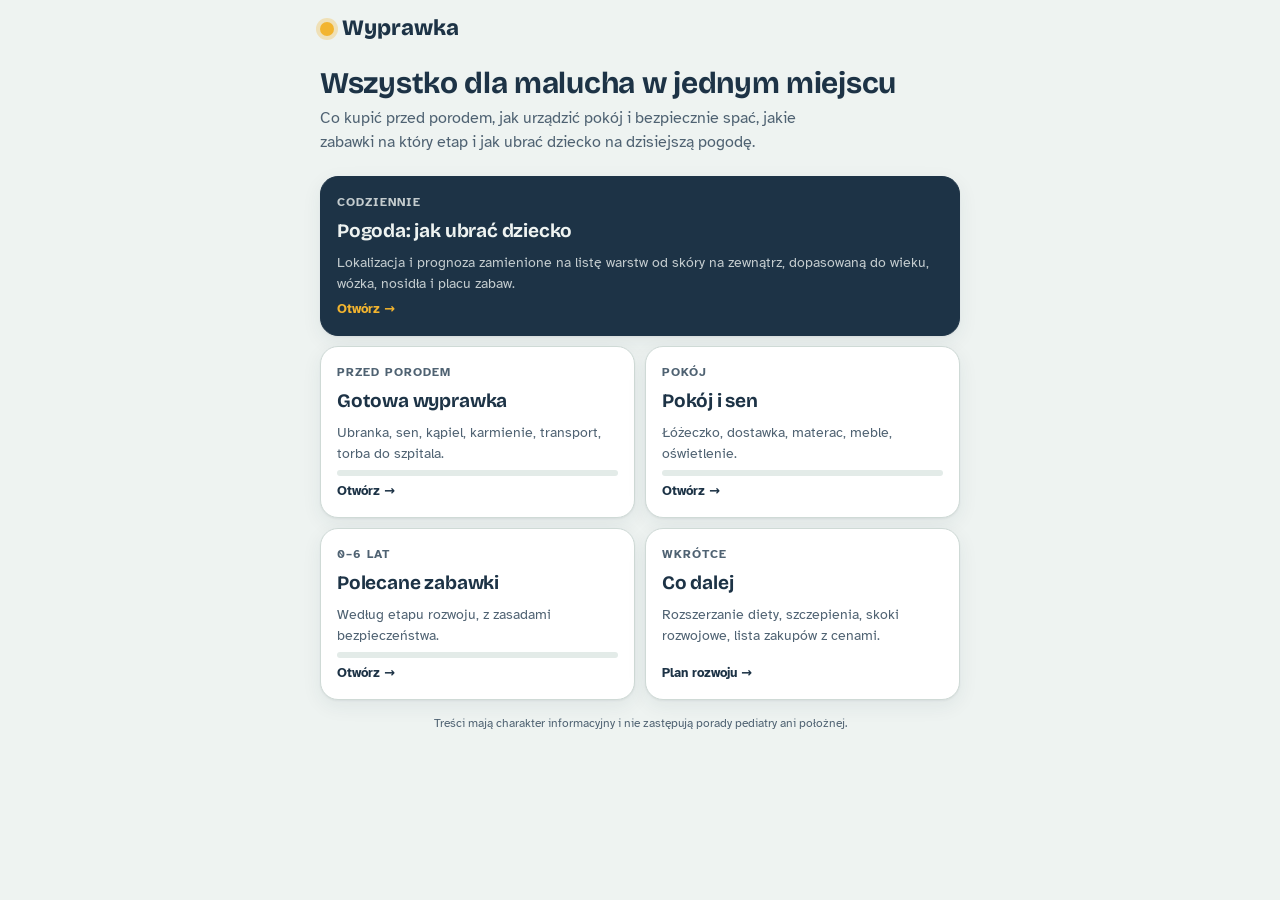
==== index.html @ 4bfb7885 "Initial import of Wyprawka from ZIP Co-Authored-By: Claude Opus 5.5 <noreply@anthropic.com> Claude-S" ====
<!doctype html>
<html lang="pl">
<head>
<meta charset="utf-8">
<meta name="viewport" content="width=device-width,initial-scale=1,viewport-fit=cover">
<meta name="theme-color" content="#1D3346">
<title>Wyprawka</title>
<link rel="manifest" href="manifest.webmanifest">
<link rel="preconnect" href="https://fonts.googleapis.com">
<link rel="preconnect" href="https://fonts.gstatic.com" crossorigin>
<link rel="stylesheet" href="https://fonts.googleapis.com/css2?family=Bricolage+Grotesque:opsz,wght@12..96,500;12..96,800&family=Atkinson+Hyperlegible:wght@400;700&display=swap">
<link rel="stylesheet" href="assets/style.css">
<style>
.hero{display:flex;flex-direction:column;gap:6px;padding-block:8px}
.hero p{margin:0;max-width:52ch}
.mods{display:grid;grid-template-columns:1fr 1fr;gap:10px}
.mod{display:flex;flex-direction:column;gap:6px;text-decoration:none;min-height:150px}
.mod h2{font-size:19px}
.mod p{margin:0;font-size:14px;color:var(--ink-2)}
.mod .go{margin-top:auto;font-size:13px;font-weight:700}
.mod.feature{grid-column:1/-1;background:var(--ink);color:var(--bg);border-color:var(--ink)}
.mod.feature p{color:color-mix(in srgb,var(--bg) 80%,transparent)}
.mod.feature .go{color:var(--accent)}
.bar{height:6px;border-radius:9px;background:var(--surface-2);overflow:hidden}
.bar span{display:block;height:100%;background:var(--ok)}
.kid{display:flex;justify-content:space-between;align-items:center;gap:10px}
@media (max-width:380px){.mods{grid-template-columns:1fr}}
</style>
</head>
<body>
<div class="wrap">
  <div class="top"><a class="brand" href="./"><i></i>Wyprawka</a></div>

  <div class="hero">
    <h1>Wszystko dla malucha w jednym miejscu</h1>
    <p class="muted">Co kupić przed porodem, jak urządzić pokój i bezpiecznie spać, jakie zabawki na który etap i jak ubrać dziecko na dzisiejszą pogodę.</p>
  </div>

  <div class="card kid" id="kid" hidden></div>

  <nav class="mods" aria-label="Moduły">
    <a class="card mod feature" href="pogoda/">
      <div class="label" style="color:inherit;opacity:.8">Codziennie</div>
      <h2>Pogoda: jak ubrać dziecko</h2>
      <p>Lokalizacja i prognoza zamienione na listę warstw od skóry na zewnątrz, dopasowaną do wieku, wózka, nosidła i placu zabaw.</p>
      <span class="go">Otwórz →</span>
    </a>
    <a class="card mod" href="lista.html#wyprawka">
      <div class="label">Przed porodem</div>
      <h2>Gotowa wyprawka</h2>
      <p>Ubranka, sen, kąpiel, karmienie, transport, torba do szpitala.</p>
      <div class="bar"><span data-p="wyprawka" style="width:0"></span></div>
      <span class="go" data-t="wyprawka">Otwórz →</span>
    </a>
    <a class="card mod" href="lista.html#sen">
      <div class="label">Pokój</div>
      <h2>Pokój i sen</h2>
      <p>Łóżeczko, dostawka, materac, meble, oświetlenie.</p>
      <div class="bar"><span data-p="sen" style="width:0"></span></div>
      <span class="go" data-t="sen">Otwórz →</span>
    </a>
    <a class="card mod" href="lista.html#zabawki">
      <div class="label">0–6 lat</div>
      <h2>Polecane zabawki</h2>
      <p>Według etapu rozwoju, z zasadami bezpieczeństwa.</p>
      <div class="bar"><span data-p="zabawki" style="width:0"></span></div>
      <span class="go" data-t="zabawki">Otwórz →</span>
    </a>
    <a class="card mod" href="https://github.com/SeBQ27/wyprawka/blob/main/ROADMAP.md">
      <div class="label">Wkrótce</div>
      <h2>Co dalej</h2>
      <p>Rozszerzanie diety, szczepienia, skoki rozwojowe, lista zakupów z cenami.</p>
      <span class="go">Plan rozwoju →</span>
    </a>
  </nav>

  <footer>Treści mają charakter informacyjny i nie zastępują porady pediatry ani położnej.</footer>
</div>
<script src="assets/store.js"></script>
<script>
(async()=>{
  const k=Store.kid();
  if(k){const el=document.getElementById("kid");el.hidden=false;
    el.innerHTML=`<div><div class="label">Twoje dziecko</div><b></b> <span class="muted small"></span></div><a class="back" href="pogoda/">Zmień</a>`;
    el.querySelector("b").textContent=k.name;el.querySelector("span").textContent=Store.ageText(Store.ageMonths(k));}
  for(const id of ["wyprawka","sen","zabawki"]){
    try{const d=await (await fetch(`data/${id}.json`)).json();
      const all=d.sections.flatMap(s=>s.items).filter(i=>i.kind!=="rule").length;
      const done=Object.values(Store.checks(id)).filter(Boolean).length;
      document.querySelector(`[data-p="${id}"]`).style.width=Math.min(100,done/all*100)+"%";
      if(done)document.querySelector(`[data-t="${id}"]`).textContent=`${done} z ${all} odhaczone →`;
    }catch(e){}
  }
})();
if("serviceWorker" in navigator)navigator.serviceWorker.register("sw.js").catch(()=>{});
</script>
</body>
</html>
---- assets/style.css ----
/* Wyprawka — wspólne tokeny i komponenty (spójne z modułem Pogoda / Cieplutko) */
:root{
  --bg:#EEF3F1; --surface:#FFFFFF; --surface-2:#E3EBE8; --ink:#1D3346; --ink-2:#4F6272; --line:#CFDAD6;
  --accent:#F2B42F; --accent-ink:#2A1F00; --cold:#3874A8; --ok:#2F8A5B; --warn:#B7791F; --bad:#B8402F;
  --shadow:0 1px 2px rgba(29,51,70,.06),0 6px 20px rgba(29,51,70,.07);
  --display:"Bricolage Grotesque",ui-rounded,"Segoe UI",system-ui,sans-serif;
  --body:"Atkinson Hyperlegible",system-ui,-apple-system,"Segoe UI",Roboto,sans-serif;
  color-scheme:light;
}
@media (prefers-color-scheme:dark){:root{
  color-scheme:dark;--bg:#0F171D;--surface:#172229;--surface-2:#1F2D36;--ink:#E6EEF1;--ink-2:#9AAFBB;--line:#2A3A44;
  --cold:#6FA8DB;--ok:#5BC38A;--warn:#E3A948;--bad:#EC7A68;--shadow:none}}
*{box-sizing:border-box}
html,body{background:var(--bg);margin:0}
body{color:var(--ink);font:16px/1.5 var(--body);padding-inline:16px;padding-block:calc(env(safe-area-inset-top,0px) + 12px) calc(env(safe-area-inset-bottom,0px) + 40px)}
[hidden]{display:none!important}
.wrap{max-width:640px;margin:0 auto;display:flex;flex-direction:column;gap:14px}
h1,h2,h3{font-family:var(--display);margin:0;text-wrap:balance;letter-spacing:-.01em}
h1{font-size:30px;line-height:1.1}
h2{font-size:20px}
a{color:inherit}
.top{display:flex;align-items:center;justify-content:space-between;gap:10px}
.brand{font-family:var(--display);font-weight:800;font-size:22px;display:flex;align-items:center;gap:8px;text-decoration:none}
.brand i{width:14px;height:14px;border-radius:50%;background:var(--accent);display:inline-block;box-shadow:0 0 0 4px color-mix(in srgb,var(--accent) 30%,transparent)}
.label{font-size:12px;text-transform:uppercase;letter-spacing:.08em;color:var(--ink-2);font-weight:700}
.muted{color:var(--ink-2)} .small{font-size:14px}
.card{background:var(--surface);border:1px solid var(--line);border-radius:18px;padding:16px;box-shadow:var(--shadow)}
button{font:inherit;cursor:pointer;border-radius:12px;border:1px solid var(--line);background:var(--surface);color:var(--ink);padding:10px 14px;font-weight:700}
button:focus-visible,a:focus-visible,input:focus-visible{outline:3px solid var(--cold);outline-offset:2px}
.chips{display:flex;flex-wrap:wrap;gap:8px}
.chip{padding:8px 12px;border-radius:999px;font-weight:700;font-size:14px}
.chip[aria-pressed="true"]{background:var(--ink);color:var(--bg);border-color:var(--ink)}
.back{font-size:14px;font-weight:700;text-decoration:none;color:var(--ink-2)}
footer{font-size:12px;color:var(--ink-2);text-align:center}
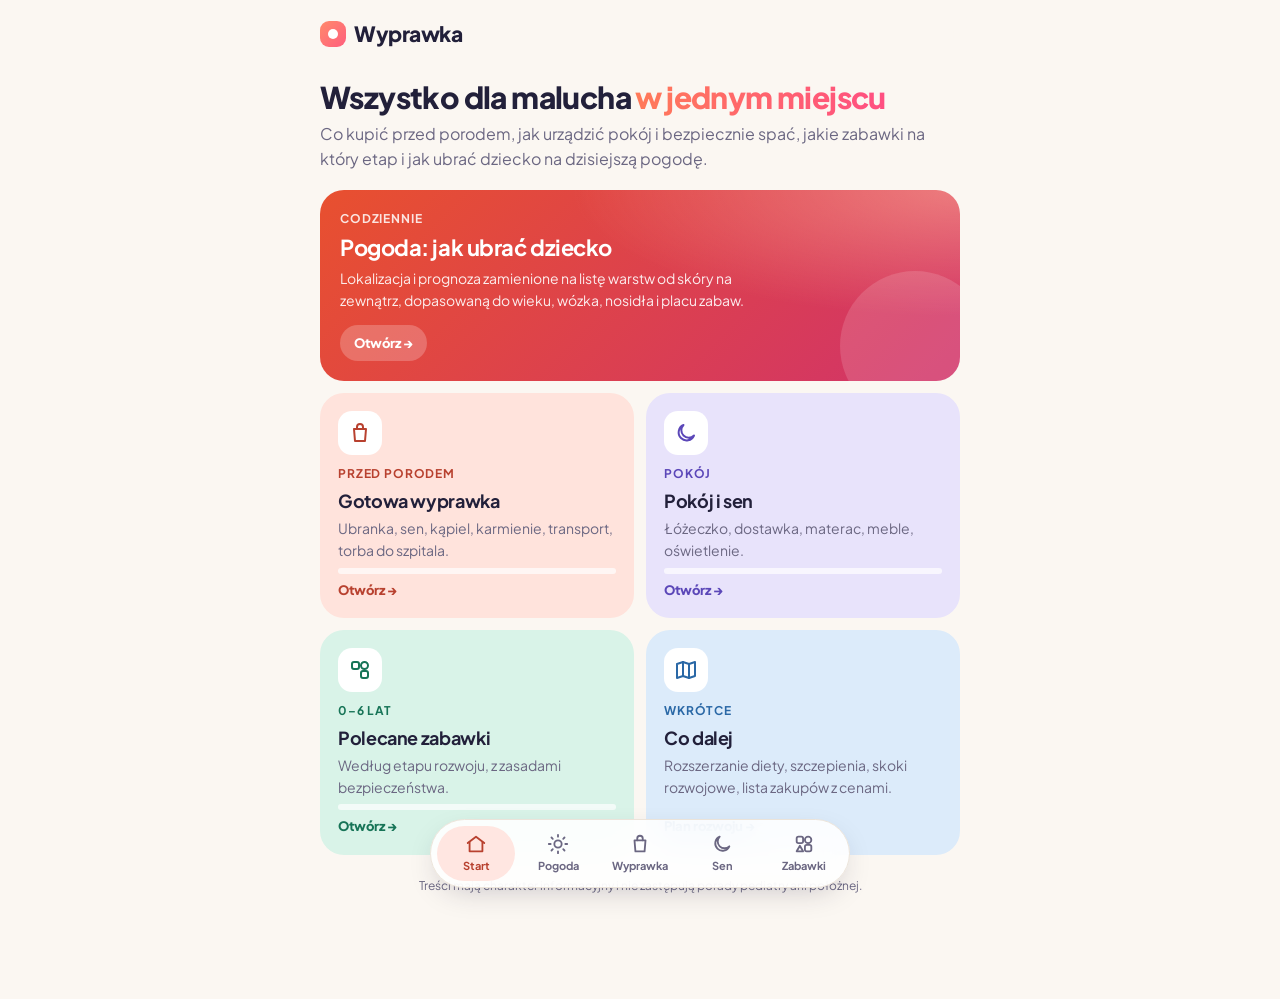
==== commit 23e079de: "Nowa szata graficzna w stylu SG super-app Kremowe tło, pastelowe kafle bento kodowane kolorem modułu" ====
--- a/index.html
+++ b/index.html
@@ -3,27 +3,41 @@
 <head>
 <meta charset="utf-8">
 <meta name="viewport" content="width=device-width,initial-scale=1,viewport-fit=cover">
-<meta name="theme-color" content="#1D3346">
+<meta name="theme-color" content="#FBF7F2">
 <title>Wyprawka</title>
 <link rel="manifest" href="manifest.webmanifest">
 <link rel="preconnect" href="https://fonts.googleapis.com">
 <link rel="preconnect" href="https://fonts.gstatic.com" crossorigin>
-<link rel="stylesheet" href="https://fonts.googleapis.com/css2?family=Bricolage+Grotesque:opsz,wght@12..96,500;12..96,800&family=Atkinson+Hyperlegible:wght@400;700&display=swap">
+<link rel="stylesheet" href="https://fonts.googleapis.com/css2?family=Plus+Jakarta+Sans:wght@400;500;700;800&display=swap">
 <link rel="stylesheet" href="assets/style.css">
 <style>
-.hero{display:flex;flex-direction:column;gap:6px;padding-block:8px}
+.hero{display:flex;flex-direction:column;gap:8px;padding-block:6px 4px}
 .hero p{margin:0;max-width:52ch}
-.mods{display:grid;grid-template-columns:1fr 1fr;gap:10px}
-.mod{display:flex;flex-direction:column;gap:6px;text-decoration:none;min-height:150px}
-.mod h2{font-size:19px}
+.hero h1 em{font-style:normal;background:linear-gradient(90deg,#FF7A59,#FF4F82);-webkit-background-clip:text;background-clip:text;color:transparent}
+.mods{display:grid;grid-template-columns:1fr 1fr;gap:12px}
+.mod{position:relative;display:flex;flex-direction:column;gap:6px;text-decoration:none;min-height:168px;border:none;box-shadow:none;
+  background:var(--tile);color:var(--tile-ink);overflow:hidden;transition:transform .15s}
+.mod:active{transform:scale(.98)}
+.mod h2{font-size:18px;color:var(--ink)}
 .mod p{margin:0;font-size:14px;color:var(--ink-2)}
-.mod .go{margin-top:auto;font-size:13px;font-weight:700}
-.mod.feature{grid-column:1/-1;background:var(--ink);color:var(--bg);border-color:var(--ink)}
-.mod.feature p{color:color-mix(in srgb,var(--bg) 80%,transparent)}
-.mod.feature .go{color:var(--accent)}
-.bar{height:6px;border-radius:9px;background:var(--surface-2);overflow:hidden}
-.bar span{display:block;height:100%;background:var(--ok)}
-.kid{display:flex;justify-content:space-between;align-items:center;gap:10px}
+.mod .label{color:var(--tile-ink)}
+.mod .ico{width:44px;height:44px;border-radius:14px;display:grid;place-items:center;background:var(--surface);margin-bottom:4px}
+.mod .ico svg{width:24px;height:24px;fill:none;stroke:var(--tile-ink);stroke-width:2;stroke-linecap:round;stroke-linejoin:round}
+.mod .go{margin-top:auto;font-size:13px;font-weight:800;color:var(--tile-ink)}
+.coral{--tile:var(--t-coral);--tile-ink:var(--t-coral-ink)} .mint{--tile:var(--t-mint);--tile-ink:var(--t-mint-ink)}
+.lilac{--tile:var(--t-lilac);--tile-ink:var(--t-lilac-ink)} .sky{--tile:var(--t-sky);--tile-ink:var(--t-sky-ink)} .sun{--tile:var(--t-sun);--tile-ink:var(--t-sun-ink)}
+.mod.feature{grid-column:1/-1;min-height:0;padding:20px;
+  background:radial-gradient(110% 120% at 100% 0%,rgba(255,177,153,.55) 0%,transparent 55%),linear-gradient(135deg,#E8502F,#D1336A);color:#fff}
+.mod.feature h2{font-size:22px;color:#fff}
+.mod.feature p{color:rgba(255,255,255,.9);max-width:42ch}
+.mod.feature .label{color:rgba(255,255,255,.85)}
+.mod.feature .go{color:#fff;align-self:flex-start;margin-top:8px;background:rgba(255,255,255,.22);padding:8px 14px;border-radius:999px}
+.mod.feature::after{content:"";position:absolute;right:-30px;bottom:-40px;width:150px;height:150px;border-radius:50%;background:rgba(255,255,255,.14)}
+.bar{height:6px;border-radius:9px;background:color-mix(in srgb,var(--surface) 70%,transparent);overflow:hidden}
+.bar span{display:block;height:100%;background:var(--tile-ink);border-radius:9px}
+.kid{display:flex;justify-content:space-between;align-items:center;gap:12px}
+.kid .av{flex:0 0 44px;height:44px;border-radius:50%;display:grid;place-items:center;font-weight:800;font-size:18px;background:var(--t-sun);color:var(--t-sun-ink)}
+.kid>div{flex:1}
 @media (max-width:380px){.mods{grid-template-columns:1fr}}
 </style>
 </head>
@@ -32,7 +46,7 @@
   <div class="top"><a class="brand" href="./"><i></i>Wyprawka</a></div>
 
   <div class="hero">
-    <h1>Wszystko dla malucha w jednym miejscu</h1>
+    <h1>Wszystko dla malucha <em>w jednym miejscu</em></h1>
     <p class="muted">Co kupić przed porodem, jak urządzić pokój i bezpiecznie spać, jakie zabawki na który etap i jak ubrać dziecko na dzisiejszą pogodę.</p>
   </div>
 
@@ -40,33 +54,37 @@
 
   <nav class="mods" aria-label="Moduły">
     <a class="card mod feature" href="pogoda/">
-      <div class="label" style="color:inherit;opacity:.8">Codziennie</div>
+      <div class="label">Codziennie</div>
       <h2>Pogoda: jak ubrać dziecko</h2>
       <p>Lokalizacja i prognoza zamienione na listę warstw od skóry na zewnątrz, dopasowaną do wieku, wózka, nosidła i placu zabaw.</p>
       <span class="go">Otwórz →</span>
     </a>
-    <a class="card mod" href="lista.html#wyprawka">
+    <a class="card mod coral" href="lista.html#wyprawka">
+      <span class="ico" aria-hidden="true"><svg viewBox="0 0 24 24"><path d="M6 8h12l-1 12H7L6 8z"/><path d="M9 8V6a3 3 0 0 1 6 0v2"/></svg></span>
       <div class="label">Przed porodem</div>
       <h2>Gotowa wyprawka</h2>
       <p>Ubranka, sen, kąpiel, karmienie, transport, torba do szpitala.</p>
       <div class="bar"><span data-p="wyprawka" style="width:0"></span></div>
       <span class="go" data-t="wyprawka">Otwórz →</span>
     </a>
-    <a class="card mod" href="lista.html#sen">
+    <a class="card mod lilac" href="lista.html#sen">
+      <span class="ico" aria-hidden="true"><svg viewBox="0 0 24 24"><path d="M20 14.5A8 8 0 1 1 9.5 4a6.5 6.5 0 0 0 10.5 10.5z"/></svg></span>
       <div class="label">Pokój</div>
       <h2>Pokój i sen</h2>
       <p>Łóżeczko, dostawka, materac, meble, oświetlenie.</p>
       <div class="bar"><span data-p="sen" style="width:0"></span></div>
       <span class="go" data-t="sen">Otwórz →</span>
     </a>
-    <a class="card mod" href="lista.html#zabawki">
+    <a class="card mod mint" href="lista.html#zabawki">
+      <span class="ico" aria-hidden="true"><svg viewBox="0 0 24 24"><rect x="4" y="4" width="7" height="7" rx="2"/><rect x="13" y="13" width="7" height="7" rx="2"/><circle cx="16.5" cy="7.5" r="3.5"/></svg></span>
       <div class="label">0–6 lat</div>
       <h2>Polecane zabawki</h2>
       <p>Według etapu rozwoju, z zasadami bezpieczeństwa.</p>
       <div class="bar"><span data-p="zabawki" style="width:0"></span></div>
       <span class="go" data-t="zabawki">Otwórz →</span>
     </a>
-    <a class="card mod" href="https://github.com/SeBQ27/wyprawka/blob/main/ROADMAP.md">
+    <a class="card mod sky" href="https://github.com/SeBQ27/wyprawka/blob/main/ROADMAP.md">
+      <span class="ico" aria-hidden="true"><svg viewBox="0 0 24 24"><path d="M9 4L3 6v14l6-2 6 2 6-2V4l-6 2-6-2z"/><path d="M9 4v14M15 6v14"/></svg></span>
       <div class="label">Wkrótce</div>
       <h2>Co dalej</h2>
       <p>Rozszerzanie diety, szczepienia, skoki rozwojowe, lista zakupów z cenami.</p>
@@ -77,12 +95,13 @@
   <footer>Treści mają charakter informacyjny i nie zastępują porady pediatry ani położnej.</footer>
 </div>
 <script src="assets/store.js"></script>
+<script src="assets/nav.js" data-base="./"></script>
 <script>
 (async()=>{
   const k=Store.kid();
   if(k){const el=document.getElementById("kid");el.hidden=false;
-    el.innerHTML=`<div><div class="label">Twoje dziecko</div><b></b> <span class="muted small"></span></div><a class="back" href="pogoda/">Zmień</a>`;
-    el.querySelector("b").textContent=k.name;el.querySelector("span").textContent=Store.ageText(Store.ageMonths(k));}
+    el.innerHTML=`<span class="av" aria-hidden="true"></span><div><div class="label">Twoje dziecko</div><b></b> <span class="muted small"></span></div><a class="back" href="pogoda/">Zmień</a>`;
+    el.querySelector(".av").textContent=(k.name||"?").trim().charAt(0).toUpperCase();el.querySelector("b").textContent=k.name;el.querySelector("span").textContent=Store.ageText(Store.ageMonths(k));}
   for(const id of ["wyprawka","sen","zabawki"]){
     try{const d=await (await fetch(`data/${id}.json`)).json();
       const all=d.sections.flatMap(s=>s.items).filter(i=>i.kind!=="rule").length;
--- a/assets/style.css
+++ b/assets/style.css
@@ -1,34 +1,67 @@
-/* Wyprawka — wspólne tokeny i komponenty (spójne z modułem Pogoda / Cieplutko) */
+/* Wyprawka — wspólne tokeny i komponenty.
+   Kierunek: „SG super-app” (LifeSG / theAsianparent / Grab): ciepły krem, pastelowe kafle bento
+   kodowane kolorem modułu, duże promienie, pigułki, szklany nagłówek i dolna nawigacja. */
 :root{
-  --bg:#EEF3F1; --surface:#FFFFFF; --surface-2:#E3EBE8; --ink:#1D3346; --ink-2:#4F6272; --line:#CFDAD6;
-  --accent:#F2B42F; --accent-ink:#2A1F00; --cold:#3874A8; --ok:#2F8A5B; --warn:#B7791F; --bad:#B8402F;
-  --shadow:0 1px 2px rgba(29,51,70,.06),0 6px 20px rgba(29,51,70,.07);
-  --display:"Bricolage Grotesque",ui-rounded,"Segoe UI",system-ui,sans-serif;
-  --body:"Atkinson Hyperlegible",system-ui,-apple-system,"Segoe UI",Roboto,sans-serif;
+  --bg:#FBF7F2; --surface:#FFFFFF; --surface-2:#F3EDE6; --ink:#22203A; --ink-2:#6B6782; --line:#ECE4DA;
+  --accent:#FF6B57; --accent-ink:#FFFFFF; --accent-soft:#FFE6E1;
+  --cold:#3B82C4; --ok:#1F9D74; --warn:#C2780E; --bad:#D6453A;
+  /* kolory modułów (tło kafla / akcent) */
+  --t-coral:#FFE3DC; --t-coral-ink:#B8412F;
+  --t-mint:#D9F3E8;  --t-mint-ink:#177457;
+  --t-lilac:#E8E3FB; --t-lilac-ink:#5B47B8;
+  --t-sky:#DCEBFA;   --t-sky-ink:#2A68A6;
+  --t-sun:#FFF1C9;   --t-sun-ink:#8A5B00;
+  --shadow:0 1px 2px rgba(34,32,58,.04),0 8px 24px -8px rgba(34,32,58,.10);
+  --r-lg:24px; --r-md:16px;
+  --display:"Plus Jakarta Sans",system-ui,-apple-system,"Segoe UI",Roboto,sans-serif;
+  --body:"Plus Jakarta Sans",system-ui,-apple-system,"Segoe UI",Roboto,sans-serif;
   color-scheme:light;
 }
 @media (prefers-color-scheme:dark){:root{
-  color-scheme:dark;--bg:#0F171D;--surface:#172229;--surface-2:#1F2D36;--ink:#E6EEF1;--ink-2:#9AAFBB;--line:#2A3A44;
-  --cold:#6FA8DB;--ok:#5BC38A;--warn:#E3A948;--bad:#EC7A68;--shadow:none}}
+  color-scheme:dark;--bg:#14131F;--surface:#1D1C2B;--surface-2:#272538;--ink:#F2EFFA;--ink-2:#A7A3BE;--line:#302E44;
+  --accent:#FF8A78;--accent-ink:#1A0F0C;--accent-soft:#3A2226;
+  --cold:#7DB4EA;--ok:#4FD1A5;--warn:#F0B454;--bad:#FF7E72;
+  --t-coral:#3A2428; --t-coral-ink:#FFB3A6;
+  --t-mint:#1B3530;  --t-mint-ink:#7FE0BD;
+  --t-lilac:#2B2745; --t-lilac-ink:#C4B8FF;
+  --t-sky:#1E2E42;   --t-sky-ink:#9CC8F2;
+  --t-sun:#3A3120;   --t-sun-ink:#FFD57A;
+  --shadow:none}}
 *{box-sizing:border-box}
 html,body{background:var(--bg);margin:0}
-body{color:var(--ink);font:16px/1.5 var(--body);padding-inline:16px;padding-block:calc(env(safe-area-inset-top,0px) + 12px) calc(env(safe-area-inset-bottom,0px) + 40px)}
+body{color:var(--ink);font:16px/1.55 var(--body);-webkit-font-smoothing:antialiased;padding-inline:16px;
+  padding-block:calc(env(safe-area-inset-top,0px) + 8px) calc(env(safe-area-inset-bottom,0px) + 104px)}
 [hidden]{display:none!important}
 .wrap{max-width:640px;margin:0 auto;display:flex;flex-direction:column;gap:14px}
-h1,h2,h3{font-family:var(--display);margin:0;text-wrap:balance;letter-spacing:-.01em}
-h1{font-size:30px;line-height:1.1}
-h2{font-size:20px}
+h1,h2,h3{font-family:var(--display);margin:0;text-wrap:balance;letter-spacing:-.02em;font-weight:800}
+h1{font-size:30px;line-height:1.12}
+h2{font-size:19px;line-height:1.25;font-weight:700}
 a{color:inherit}
-.top{display:flex;align-items:center;justify-content:space-between;gap:10px}
-.brand{font-family:var(--display);font-weight:800;font-size:22px;display:flex;align-items:center;gap:8px;text-decoration:none}
-.brand i{width:14px;height:14px;border-radius:50%;background:var(--accent);display:inline-block;box-shadow:0 0 0 4px color-mix(in srgb,var(--accent) 30%,transparent)}
-.label{font-size:12px;text-transform:uppercase;letter-spacing:.08em;color:var(--ink-2);font-weight:700}
+/* szklany, przyklejony nagłówek */
+.top{position:sticky;top:0;z-index:5;display:flex;align-items:center;justify-content:space-between;gap:10px;
+  margin-inline:-16px;padding:10px 16px;background:color-mix(in srgb,var(--bg) 82%,transparent);
+  -webkit-backdrop-filter:saturate(1.4) blur(14px);backdrop-filter:saturate(1.4) blur(14px)}
+.brand{font-family:var(--display);font-weight:800;font-size:21px;letter-spacing:-.02em;display:flex;align-items:center;gap:8px;text-decoration:none}
+.brand i{width:26px;height:26px;border-radius:9px;display:inline-block;background:linear-gradient(135deg,#FF8A6B,#FF5E7E)}
+.brand i::after{content:"";display:block;width:10px;height:10px;margin:8px;border-radius:50%;background:#fff}
+.label{font-size:12px;text-transform:uppercase;letter-spacing:.07em;color:var(--ink-2);font-weight:700}
 .muted{color:var(--ink-2)} .small{font-size:14px}
-.card{background:var(--surface);border:1px solid var(--line);border-radius:18px;padding:16px;box-shadow:var(--shadow)}
-button{font:inherit;cursor:pointer;border-radius:12px;border:1px solid var(--line);background:var(--surface);color:var(--ink);padding:10px 14px;font-weight:700}
-button:focus-visible,a:focus-visible,input:focus-visible{outline:3px solid var(--cold);outline-offset:2px}
+.card{background:var(--surface);border:1px solid var(--line);border-radius:var(--r-lg);padding:18px;box-shadow:var(--shadow)}
+button{font:inherit;cursor:pointer;border-radius:999px;border:1px solid var(--line);background:var(--surface);color:var(--ink);padding:10px 16px;font-weight:700;transition:transform .12s,background .15s}
+button:active{transform:scale(.97)}
+button:focus-visible,a:focus-visible,input:focus-visible{outline:3px solid var(--accent);outline-offset:2px}
 .chips{display:flex;flex-wrap:wrap;gap:8px}
-.chip{padding:8px 12px;border-radius:999px;font-weight:700;font-size:14px}
+.chip{padding:8px 14px;border-radius:999px;font-weight:700;font-size:14px;background:var(--surface);border:1px solid var(--line)}
 .chip[aria-pressed="true"]{background:var(--ink);color:var(--bg);border-color:var(--ink)}
-.back{font-size:14px;font-weight:700;text-decoration:none;color:var(--ink-2)}
-footer{font-size:12px;color:var(--ink-2);text-align:center}
+.back{font-size:14px;font-weight:700;text-decoration:none;color:var(--ink-2);padding:8px 12px;border-radius:999px;background:var(--surface-2)}
+footer{font-size:12px;color:var(--ink-2);text-align:center;padding-top:8px}
+/* dolna nawigacja (wzorzec super-app) */
+.tabbar{position:fixed;left:50%;transform:translateX(-50%);bottom:calc(env(safe-area-inset-bottom,0px) + 12px);z-index:20;
+  display:flex;gap:4px;padding:6px;border-radius:999px;background:color-mix(in srgb,var(--surface) 88%,transparent);
+  border:1px solid var(--line);box-shadow:0 10px 30px -10px rgba(34,32,58,.25);
+  -webkit-backdrop-filter:blur(16px);backdrop-filter:blur(16px);width:min(calc(100% - 32px),420px)}
+.tabbar a{flex:1;display:flex;flex-direction:column;align-items:center;gap:2px;padding:7px 4px;border-radius:999px;
+  text-decoration:none;font-size:11px;font-weight:700;color:var(--ink-2)}
+.tabbar svg{width:22px;height:22px;fill:none;stroke:currentColor;stroke-width:2;stroke-linecap:round;stroke-linejoin:round}
+.tabbar a[aria-current="page"]{background:var(--accent-soft);color:var(--t-coral-ink)}
+@media (prefers-reduced-motion:reduce){*{transition:none!important;animation:none!important}}
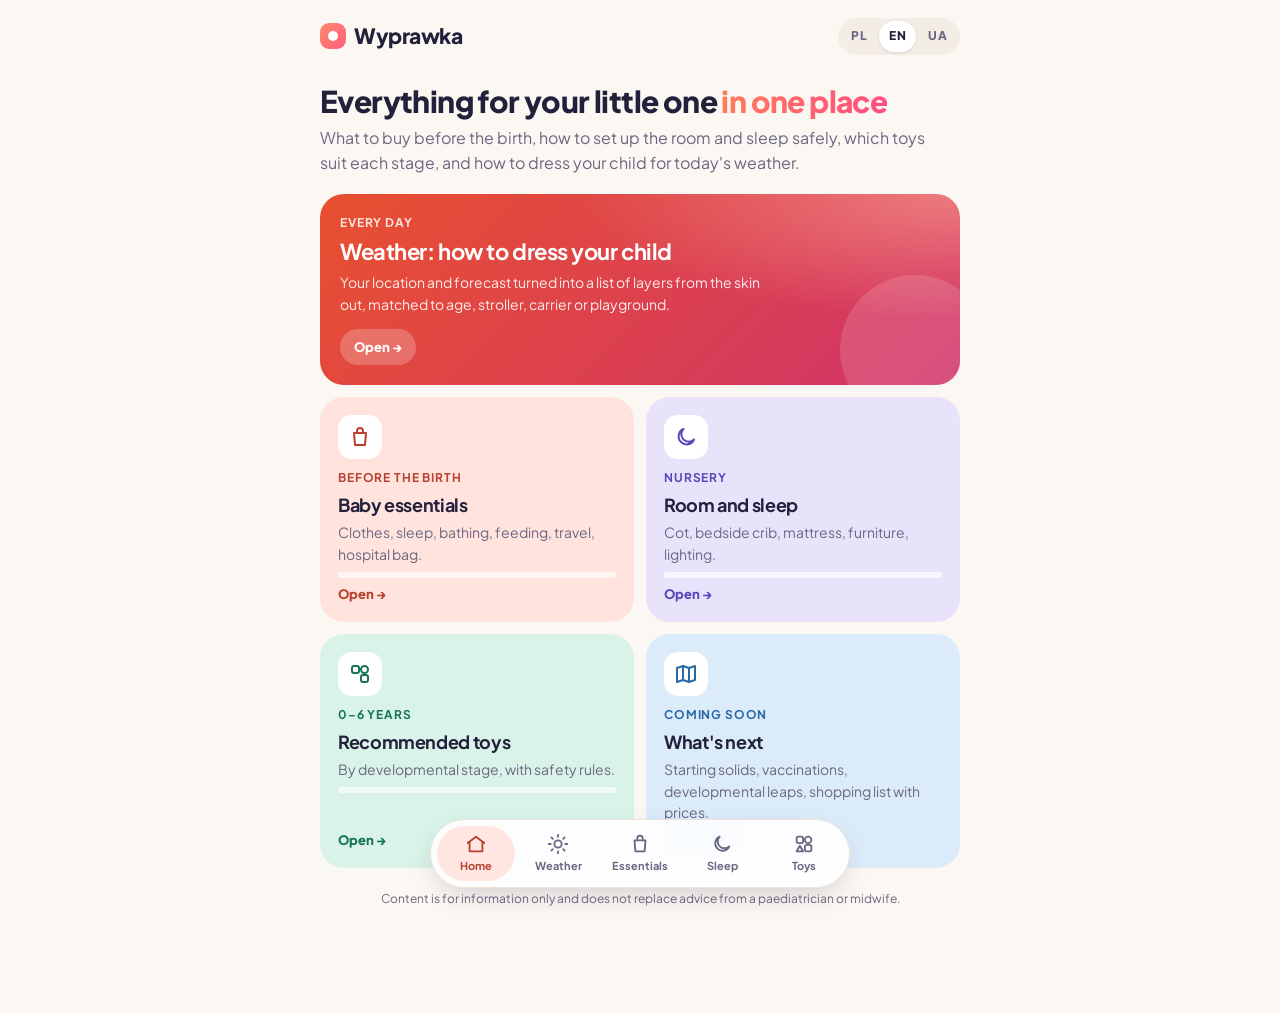
==== commit 1fb9bd5d: "Wersje językowe: polska, angielska i ukraińska Przełącznik PL/EN/UA w nagłówku, wybór zapamiętany na" ====
--- a/index.html
+++ b/index.html
@@ -46,68 +46,95 @@
   <div class="top"><a class="brand" href="./"><i></i>Wyprawka</a></div>
 
   <div class="hero">
-    <h1>Wszystko dla malucha <em>w jednym miejscu</em></h1>
-    <p class="muted">Co kupić przed porodem, jak urządzić pokój i bezpiecznie spać, jakie zabawki na który etap i jak ubrać dziecko na dzisiejszą pogodę.</p>
+    <h1><span data-i18n="h.h1a">Wszystko dla malucha</span> <em data-i18n="h.h1b">w jednym miejscu</em></h1>
+    <p class="muted" data-i18n="h.lead">Co kupić przed porodem, jak urządzić pokój i bezpiecznie spać, jakie zabawki na który etap i jak ubrać dziecko na dzisiejszą pogodę.</p>
   </div>
 
   <div class="card kid" id="kid" hidden></div>
 
-  <nav class="mods" aria-label="Moduły">
+  <nav class="mods" data-i18n-attr="aria-label:h.mods">
     <a class="card mod feature" href="pogoda/">
-      <div class="label">Codziennie</div>
-      <h2>Pogoda: jak ubrać dziecko</h2>
-      <p>Lokalizacja i prognoza zamienione na listę warstw od skóry na zewnątrz, dopasowaną do wieku, wózka, nosidła i placu zabaw.</p>
-      <span class="go">Otwórz →</span>
+      <div class="label" data-i18n="h.wx.l">Codziennie</div>
+      <h2 data-i18n="h.wx.t">Pogoda: jak ubrać dziecko</h2>
+      <p data-i18n="h.wx.d">Lokalizacja i prognoza zamienione na listę warstw od skóry na zewnątrz, dopasowaną do wieku, wózka, nosidła i placu zabaw.</p>
+      <span class="go" data-i18n="h.open">Otwórz →</span>
     </a>
     <a class="card mod coral" href="lista.html#wyprawka">
       <span class="ico" aria-hidden="true"><svg viewBox="0 0 24 24"><path d="M6 8h12l-1 12H7L6 8z"/><path d="M9 8V6a3 3 0 0 1 6 0v2"/></svg></span>
-      <div class="label">Przed porodem</div>
-      <h2>Gotowa wyprawka</h2>
-      <p>Ubranka, sen, kąpiel, karmienie, transport, torba do szpitala.</p>
+      <div class="label" data-i18n="h.bag.l">Przed porodem</div>
+      <h2 data-i18n="h.bag.t">Gotowa wyprawka</h2>
+      <p data-i18n="h.bag.d">Ubranka, sen, kąpiel, karmienie, transport, torba do szpitala.</p>
       <div class="bar"><span data-p="wyprawka" style="width:0"></span></div>
-      <span class="go" data-t="wyprawka">Otwórz →</span>
+      <span class="go" data-t="wyprawka" data-i18n="h.open">Otwórz →</span>
     </a>
     <a class="card mod lilac" href="lista.html#sen">
       <span class="ico" aria-hidden="true"><svg viewBox="0 0 24 24"><path d="M20 14.5A8 8 0 1 1 9.5 4a6.5 6.5 0 0 0 10.5 10.5z"/></svg></span>
-      <div class="label">Pokój</div>
-      <h2>Pokój i sen</h2>
-      <p>Łóżeczko, dostawka, materac, meble, oświetlenie.</p>
+      <div class="label" data-i18n="h.sleep.l">Pokój</div>
+      <h2 data-i18n="h.sleep.t">Pokój i sen</h2>
+      <p data-i18n="h.sleep.d">Łóżeczko, dostawka, materac, meble, oświetlenie.</p>
       <div class="bar"><span data-p="sen" style="width:0"></span></div>
-      <span class="go" data-t="sen">Otwórz →</span>
+      <span class="go" data-t="sen" data-i18n="h.open">Otwórz →</span>
     </a>
     <a class="card mod mint" href="lista.html#zabawki">
       <span class="ico" aria-hidden="true"><svg viewBox="0 0 24 24"><rect x="4" y="4" width="7" height="7" rx="2"/><rect x="13" y="13" width="7" height="7" rx="2"/><circle cx="16.5" cy="7.5" r="3.5"/></svg></span>
-      <div class="label">0–6 lat</div>
-      <h2>Polecane zabawki</h2>
-      <p>Według etapu rozwoju, z zasadami bezpieczeństwa.</p>
+      <div class="label" data-i18n="h.toys.l">0–6 lat</div>
+      <h2 data-i18n="h.toys.t">Polecane zabawki</h2>
+      <p data-i18n="h.toys.d">Według etapu rozwoju, z zasadami bezpieczeństwa.</p>
       <div class="bar"><span data-p="zabawki" style="width:0"></span></div>
-      <span class="go" data-t="zabawki">Otwórz →</span>
+      <span class="go" data-t="zabawki" data-i18n="h.open">Otwórz →</span>
     </a>
     <a class="card mod sky" href="https://github.com/SeBQ27/wyprawka/blob/main/ROADMAP.md">
       <span class="ico" aria-hidden="true"><svg viewBox="0 0 24 24"><path d="M9 4L3 6v14l6-2 6 2 6-2V4l-6 2-6-2z"/><path d="M9 4v14M15 6v14"/></svg></span>
-      <div class="label">Wkrótce</div>
-      <h2>Co dalej</h2>
-      <p>Rozszerzanie diety, szczepienia, skoki rozwojowe, lista zakupów z cenami.</p>
-      <span class="go">Plan rozwoju →</span>
+      <div class="label" data-i18n="h.next.l">Wkrótce</div>
+      <h2 data-i18n="h.next.t">Co dalej</h2>
+      <p data-i18n="h.next.d">Rozszerzanie diety, szczepienia, skoki rozwojowe, lista zakupów z cenami.</p>
+      <span class="go" data-i18n="h.next.go">Plan rozwoju →</span>
     </a>
   </nav>
 
-  <footer>Treści mają charakter informacyjny i nie zastępują porady pediatry ani położnej.</footer>
+  <footer data-i18n="disclaimer">Treści mają charakter informacyjny i nie zastępują porady pediatry ani położnej.</footer>
 </div>
+<script src="assets/i18n.js"></script>
+<script>
+I18N.add({
+  pl:{"h.title":"Wyprawka","h.h1a":"Wszystko dla malucha","h.h1b":"w jednym miejscu","h.lead":"Co kupić przed porodem, jak urządzić pokój i bezpiecznie spać, jakie zabawki na który etap i jak ubrać dziecko na dzisiejszą pogodę.",
+    "h.mods":"Moduły","h.open":"Otwórz →","h.wx.l":"Codziennie","h.wx.t":"Pogoda: jak ubrać dziecko","h.wx.d":"Lokalizacja i prognoza zamienione na listę warstw od skóry na zewnątrz, dopasowaną do wieku, wózka, nosidła i placu zabaw.",
+    "h.bag.l":"Przed porodem","h.bag.t":"Gotowa wyprawka","h.bag.d":"Ubranka, sen, kąpiel, karmienie, transport, torba do szpitala.",
+    "h.sleep.l":"Pokój","h.sleep.t":"Pokój i sen","h.sleep.d":"Łóżeczko, dostawka, materac, meble, oświetlenie.",
+    "h.toys.l":"0–6 lat","h.toys.t":"Polecane zabawki","h.toys.d":"Według etapu rozwoju, z zasadami bezpieczeństwa.",
+    "h.next.l":"Wkrótce","h.next.t":"Co dalej","h.next.d":"Rozszerzanie diety, szczepienia, skoki rozwojowe, lista zakupów z cenami.","h.next.go":"Plan rozwoju →",
+    "h.kid":"Twoje dziecko","h.change":"Zmień","h.done":"{done} z {all} odhaczone →"},
+  en:{"h.title":"Wyprawka · everything for your baby","h.h1a":"Everything for your little one","h.h1b":"in one place","h.lead":"What to buy before the birth, how to set up the room and sleep safely, which toys suit each stage, and how to dress your child for today's weather.",
+    "h.mods":"Modules","h.open":"Open →","h.wx.l":"Every day","h.wx.t":"Weather: how to dress your child","h.wx.d":"Your location and forecast turned into a list of layers from the skin out, matched to age, stroller, carrier or playground.",
+    "h.bag.l":"Before the birth","h.bag.t":"Baby essentials","h.bag.d":"Clothes, sleep, bathing, feeding, travel, hospital bag.",
+    "h.sleep.l":"Nursery","h.sleep.t":"Room and sleep","h.sleep.d":"Cot, bedside crib, mattress, furniture, lighting.",
+    "h.toys.l":"0–6 years","h.toys.t":"Recommended toys","h.toys.d":"By developmental stage, with safety rules.",
+    "h.next.l":"Coming soon","h.next.t":"What's next","h.next.d":"Starting solids, vaccinations, developmental leaps, shopping list with prices.","h.next.go":"Roadmap →",
+    "h.kid":"Your child","h.change":"Change","h.done":"{done} of {all} checked →"},
+  uk:{"h.title":"Wyprawka · усе для малюка","h.h1a":"Усе для малюка","h.h1b":"в одному місці","h.lead":"Що купити до пологів, як облаштувати кімнату й безпечний сон, які іграшки на якому етапі та як одягнути дитину за сьогоднішньою погодою.",
+    "h.mods":"Модулі","h.open":"Відкрити →","h.wx.l":"Щодня","h.wx.t":"Погода: як одягнути дитину","h.wx.d":"Ваше місце й прогноз перетворені на список шарів одягу від шкіри назовні, з урахуванням віку, візка, рюкзака-кенгуру чи майданчика.",
+    "h.bag.l":"До пологів","h.bag.t":"Готовий посаг","h.bag.d":"Одяг, сон, купання, годування, транспорт, сумка в пологовий.",
+    "h.sleep.l":"Кімната","h.sleep.t":"Кімната і сон","h.sleep.d":"Ліжечко, приставне ліжечко, матрац, меблі, освітлення.",
+    "h.toys.l":"0–6 років","h.toys.t":"Рекомендовані іграшки","h.toys.d":"За етапами розвитку, з правилами безпеки.",
+    "h.next.l":"Незабаром","h.next.t":"Що далі","h.next.d":"Прикорм, щеплення, стрибки розвитку, список покупок із цінами.","h.next.go":"План розвитку →",
+    "h.kid":"Ваша дитина","h.change":"Змінити","h.done":"Позначено {done} з {all} →"}
+});
+document.title=I18N.t("h.title");
+</script>
 <script src="assets/store.js"></script>
 <script src="assets/nav.js" data-base="./"></script>
 <script>
 (async()=>{
-  const k=Store.kid();
+  const t=I18N.t, k=Store.kid();
   if(k){const el=document.getElementById("kid");el.hidden=false;
-    el.innerHTML=`<span class="av" aria-hidden="true"></span><div><div class="label">Twoje dziecko</div><b></b> <span class="muted small"></span></div><a class="back" href="pogoda/">Zmień</a>`;
-    el.querySelector(".av").textContent=(k.name||"?").trim().charAt(0).toUpperCase();el.querySelector("b").textContent=k.name;el.querySelector("span").textContent=Store.ageText(Store.ageMonths(k));}
+    el.innerHTML=`<span class="av" aria-hidden="true"></span><div><div class="label">${t("h.kid")}</div><b></b> <span class="muted small age"></span></div><a class="back" href="pogoda/">${t("h.change")}</a>`;
+    el.querySelector(".av").textContent=(k.name||"?").trim().charAt(0).toUpperCase();el.querySelector("b").textContent=k.name;el.querySelector(".age").textContent=Store.ageText(Store.ageMonths(k));}
   for(const id of ["wyprawka","sen","zabawki"]){
-    try{const d=await (await fetch(`data/${id}.json`)).json();
+    try{const d=await (await fetch(I18N.dataPath("",id))).json();
       const all=d.sections.flatMap(s=>s.items).filter(i=>i.kind!=="rule").length;
       const done=Object.values(Store.checks(id)).filter(Boolean).length;
       document.querySelector(`[data-p="${id}"]`).style.width=Math.min(100,done/all*100)+"%";
-      if(done)document.querySelector(`[data-t="${id}"]`).textContent=`${done} z ${all} odhaczone →`;
+      if(done)document.querySelector(`[data-t="${id}"]`).textContent=t("h.done",{done,all});
     }catch(e){}
   }
 })();
--- a/assets/style.css
+++ b/assets/style.css
@@ -65,3 +65,10 @@
 .tabbar svg{width:22px;height:22px;fill:none;stroke:currentColor;stroke-width:2;stroke-linecap:round;stroke-linejoin:round}
 .tabbar a[aria-current="page"]{background:var(--accent-soft);color:var(--t-coral-ink)}
 @media (prefers-reduced-motion:reduce){*{transition:none!important;animation:none!important}}
+/* przełącznik języka */
+.lang{display:flex;gap:2px;padding:3px;border-radius:999px;background:var(--surface-2);margin-left:auto}
+.lang button{padding:6px 10px;font-size:12px;font-weight:800;letter-spacing:.04em;border:none;background:transparent;color:var(--ink-2);min-width:36px}
+.lang button[aria-pressed="true"]{background:var(--surface);color:var(--ink);box-shadow:0 1px 3px rgba(34,32,58,.12)}
+.icon-btn{display:grid;place-items:center;width:40px;height:40px;padding:0;border-radius:50%}
+.icon-btn svg{width:20px;height:20px;fill:none;stroke:currentColor;stroke-width:2;stroke-linecap:round;stroke-linejoin:round}
+.sr-only{position:absolute;width:1px;height:1px;overflow:hidden;clip:rect(0 0 0 0);white-space:nowrap}
